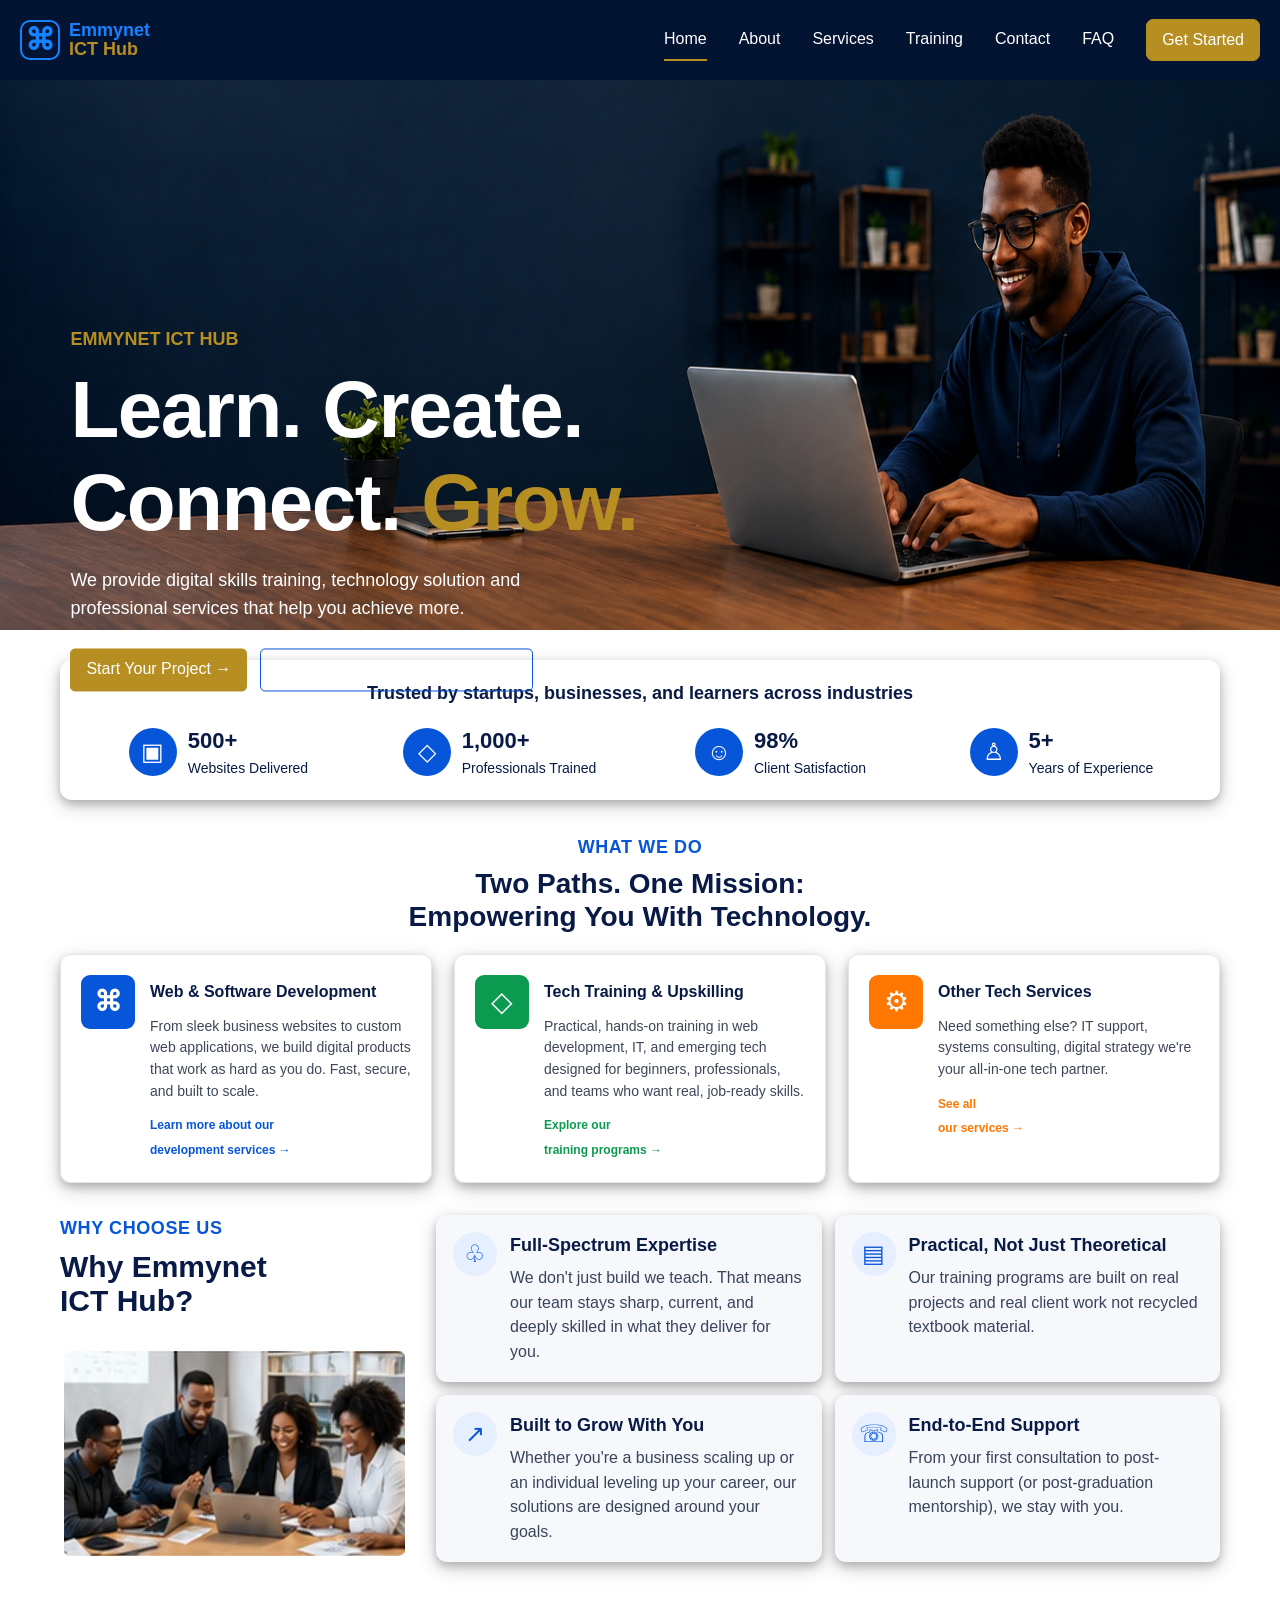
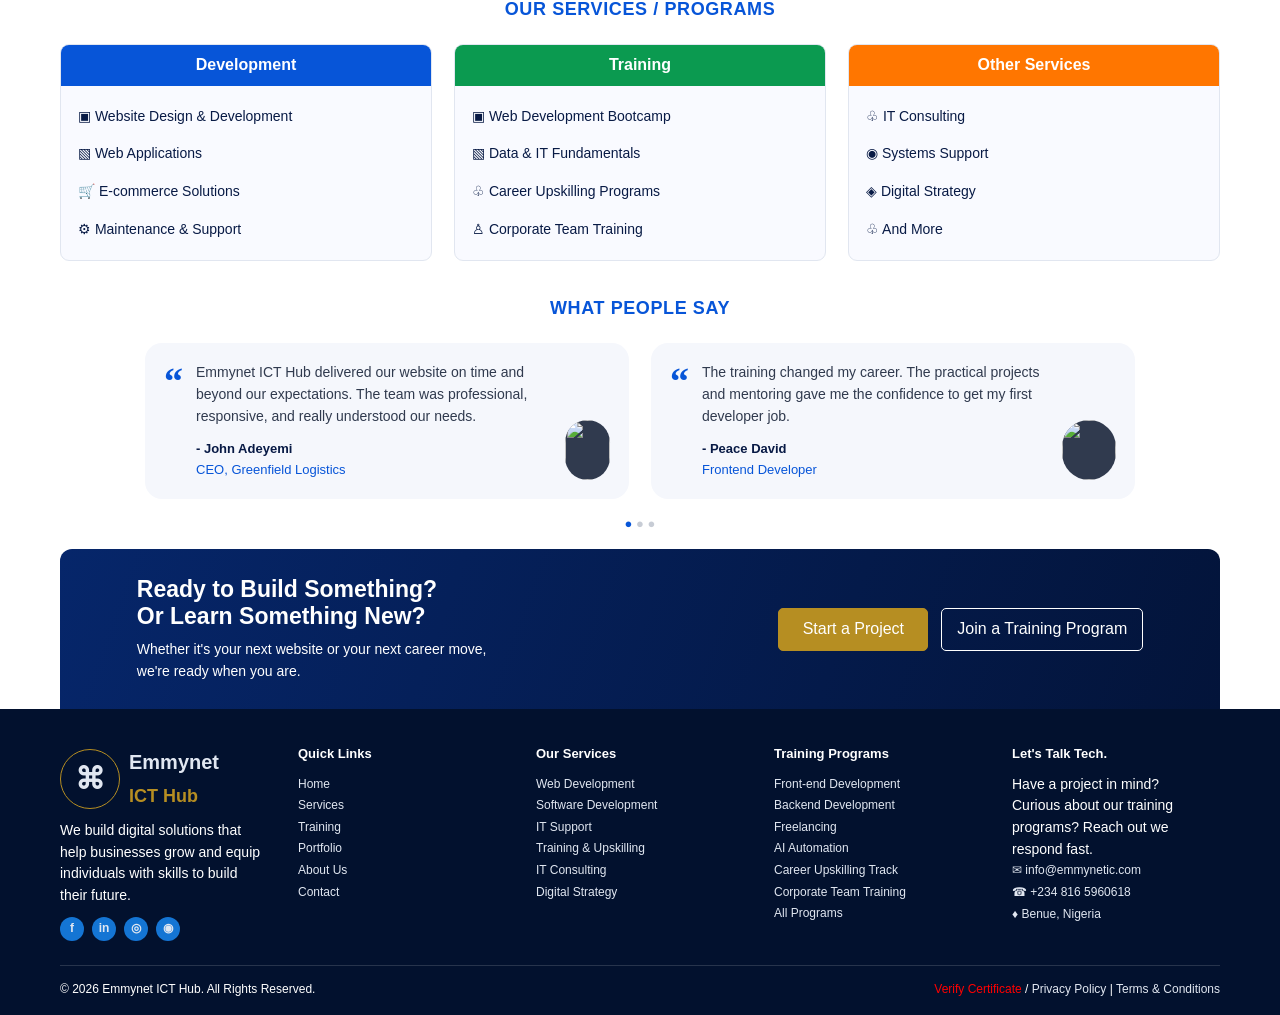
==== index.html @ fe473da1 "initail commit" ====
<!doctype html>
<html lang="en">
<head>
<meta charset="UTF-8"><meta name="viewport" content="width=device-width,initial-scale=1">
<meta name="description" content="Emmynet ICT Hub builds websites, digital products and technology skills.">
<title>Emmynet ICT Hub</title>
<link rel="stylesheet" href="style.css">
<link rel="stylesheet" href="stylemedia.css">
</head>
<body>
<header class="header">
  <a class="brand" href="#home">
    <span class="logo">⌘</span>
    <span>Emmynet<br><b>ICT Hub</b></span>
  </a>
  <button class="menu-toggle" id="menuToggle" aria-label="Toggle menu" aria-expanded="false">
    <i></i>
    <i></i>
    <i></i>
  </button>
  <nav id="mainNav">
      <a class="active" href="index.html">Home</a>
      <a href="emmynet-about-page/about.html">About</a>
      <a href="emmynet-service-page/services.html">Services</a>
      <a href="emmynet-training-page/training.html">Training</a>
      <a href="emmynet-contact-page/contact.html">Contact</a>
      <a href="emmynet-faq-page/FAQ.html">FAQ</a>
      <a class="top-cta btn" href="login%20files/login.html">Get Started</a>
  </nav>
</header>
<main>
<section class="header-container" id="home">
  <div class="header-image">
     <img src="asset/home-page.png" alt="">
  </div>
    <div class="header-copy">
      <h2>EMMYNET ICT HUB</h2>
      <h1>Learn. Create. <br> Connect. <span>Grow.</span></h1>
      <p>We provide digital skills training, technology
        solution and professional services that help
        you achieve more.</p>
      <div class="actions">
        <a class="btn blue" href="emmynet-contact-page/contact.html">Start Your Project →</a>
        <a class="btn outline" href="emmynet-training-page/training.html">Explore Our Training Programs →</a>
      </div>
    </div>
</section>
<section class="stats wrap">
  <h2>Trusted by startups, businesses, and learners across industries</h2>
  <div class="stat-grid">
    <div class="stat-card">
      <i>▣</i>
      <p><b>500+</b><small>Websites Delivered</small></p>
    </div>
    <div class="stat-card">
      <i>◇</i>
      <p><b>1,000+</b><small>Professionals Trained</small></p>
    </div>
      <div class="stat-card">
        <i>☺</i>
        <p><b>98%</b><small>Client Satisfaction</small></p>
      </div>
      <div class="stat-card">
        <i>♙</i>
        <p><b>5+</b><small>Years of Experience</small></p>
      </div>
    </div>
</section>
  <section class="section wrap" id="services">
    <header class="section-title">
      <small>WHAT WE DO</small>
      <h2>Two Paths. One Mission:<br>Empowering You With Technology.</h2>
    </header>
    <div class="three">
      <article class="path">
        <i class="ico brand">⌘</i>
        <div>
          <h3>Web &amp; Software Development</h3>
          <p>From sleek business websites to custom web applications, we build digital products that work as hard as you do. Fast, secure, and built to scale.</p>
          <div class="three-btn">
            <a href="emmynet-service-page/services.html">Learn more about our<br>development services →</a>
          </div>
        </div>
      </article>
      <article class="path" id="training">
        <i class="ico gain">◇</i>
        <div>
          <h3>Tech Training &amp; Upskilling</h3>
          <p>Practical, hands-on training in web development, IT, and emerging tech designed for beginners, professionals, and teams who want real, job-ready skills.</p>
          <div class="three-btn">
            <a class="green" href="emmynet-training-page/training.html#programs">Explore our<br>training programs →</a>
          </div>
        </div>
      </article>
      <article class="path">
        <i class="ico icon">⚙</i>
        <div>
          <h3>Other Tech Services</h3>
          <p>Need something else? IT support, systems consulting, digital strategy we're your all-in-one tech partner.</p>
          <div class="three-btn">
            <a class="orange" href="emmynet-service-page/services.html">See all<br>our services →</a>
          </div>
        </div>
      </article>
    </div>
  </section>
  <section class="why wrap" id="about">
    <div>
      <small>WHY CHOOSE US</small>
      <h2>Why Emmynet<br>ICT Hub?</h2>
      <div class="team-art">
        <img src="asset/homepage.jpg" alt="">
      </div>
    </div>
    <div class="benefits">
      <article>
        <i>♧</i>
        <div>
          <h3>Full-Spectrum Expertise</h3>
          <p>We don't just build we teach. That means our team stays sharp, current, and deeply skilled in what they deliver for you.</p>
        </div>
      </article>
      <article>
        <i>▤</i>
        <div>
          <h3>Practical, Not Just Theoretical</h3>
          <p>Our training programs are built on real projects and real client work not recycled textbook material.</p>
        </div>
      </article>
      <article>
        <i>↗</i>
        <div>
          <h3>Built to Grow With You</h3>
          <p>Whether you're a business scaling up or an individual leveling up your career, our solutions are designed around your goals.</p>
        </div>
      </article>
      <article>
        <i>☏</i>
        <div>
          <h3>End-to-End Support</h3>
          <p>From your first consultation to post-launch support (or post-graduation mentorship), we stay with you.</p>
        </div>
      </article>
    </div>
  </section>
  <section class="section wrap" id="programs">
    <header class="section-title">
      <small>OUR SERVICES / PROGRAMS</small>
    </header>
    <div class="three lists">
      <article>
        <h3>Development</h3>
        <ul>
          <li>▣ Website Design &amp; Development</li>
          <li>▧ Web Applications</li>
          <li>🛒 E-commerce Solutions</li>
          <li>⚙ Maintenance &amp; Support</li>
        </ul>
      </article>
      <article class="training-list">
        <h3>Training</h3>
        <ul>
          <li>▣ Web Development Bootcamp</li>
          <li>▧ Data &amp; IT Fundamentals</li>
          <li>♧ Career Upskilling Programs</li>
          <li>♙ Corporate Team Training</li>
        </ul>
      </article>
      <article class="other-list" id="other-services">
        <h3>Other Services</h3>
        <ul>
          <li>♧ IT Consulting</li>
          <li>◉ Systems Support</li>
          <li>◈ Digital Strategy</li>
          <li>♧ And More</li>
        </ul>
      </article>
    </div>
  </section>
  <section class="section wrap" id="portfolio">
    <header class="section-title">
      <small>WHAT PEOPLE SAY</small>
    </header>
    <div class="quotes">
      <article>
        <b>“</b>
        <div>
          <p>Emmynet ICT Hub delivered our website on time and beyond our expectations. The team was professional, responsive, and really understood our needs.</p>
          <strong>- John Adeyemi</strong>
          <small>CEO, Greenfield Logistics</small>
        </div>
        <div class="quotes-image">
          <img src="" alt="">
        </div>
      </article>
      <article>
        <b>“</b>
        <div>
          <p>The training changed my career. The practical projects and mentoring gave me the confidence to get my first developer job.</p>
          <strong>- Peace David</strong>
          <small>Frontend Developer</small>
        </div>
        <div class="quotes-image">
          <img src="" alt="">
        </div>
      </article>
      
    </div>
    <div class="dots">● <span>● ●</span></div>
  </section>
  <section class="final wrap" id="contact">
    <div>
      <h2>Ready to Build Something?<br>Or Learn Something New?</h2>
      <p>Whether it's your next website or your next career move,<br>we're ready when you are.</p>
    </div>
    <div class="actions">
      <a class="btn yellow" href="emmynet-contact-page/contact.html">Start a Project</a>
      <a class="btn light" href="emmynet-training-page/training.html#programs">Join a Training Program</a>
    </div>
  </section>
</main>
<footer>
  <div class="footer-grid wrap">
    <div class="footer-platform">
      <a class="brand" href="#home">
        <span class="brand-mark">⌘</span>
        <span class="brand-name">Emmynet
          <span>ICT Hub</span>
        </span>
      </a>
      <p>We build digital solutions that help businesses grow and equip individuals with skills to build their future.</p>
      <div class="social">
        <a href="#">f</a>
        <a href="#">in</a>
        <a href="#">◎</a>
        <a href="#">◉</a>
      </div>
    </div>
    <div class="quick-link">
      <h3>Quick Links</h3>
      <a href="#home">Home</a>
      <a href="emmynet-service-page/services.html">Services</a>
      <a href="emmynet-training-page/training.html">Training</a>
      <a href="#portfolio">Portfolio</a>
      <a href="emmynet-about-page/about.html">About Us</a>
      <a href="emmynet-contact-page/contact.html">Contact</a>
    </div>
    <div class="footer-servics-links">
      <h3>Our Services</h3>
      <a href="emmynet-service-page/services.html">Web Development</a>
      <a href="emmynet-service-page/services.html">Software Development</a>
      <a href="emmynet-service-page/services.html">IT Support</a>
      <a href="emmynet-training-page/training.html">Training &amp; Upskilling</a>
      <a href="emmynet-service-page/services.html">IT Consulting</a>
      <a href="emmynet-service-page/services.html">Digital Strategy</a>
    </div>
    <div class="footer-programs">
      <h3>Training Programs</h3>
      <a href="emmynet-training-page/training.html#programs">Front-end Development</a>
      <a href="emmynet-training-page/training.html#programs">Backend Development</a>
      <a href="emmynet-training-page/training.html#programs">Freelancing</a>
      <a href="emmynet-training-page/training.html#programs">AI Automation</a>
      <a href="emmynet-training-page/training.html#programs">Career Upskilling Track</a>
      <a href="emmynet-training-page/training.html#programs">Corporate Team Training</a>
      <a href="emmynet-training-page/training.html">All Programs</a>
    </div>
    <div class="links footer-contact">
      <h3>Let's Talk Tech.</h3>
      <p>Have a project in mind? Curious about our training programs? Reach out we respond fast.</p>
      <a href="mailto:emmyneticthub@gmail.com">✉ info@emmynetic.com</a>
      <a href="tel:+2348165960618">☎ +234 816 5960618</a>
      <a href="emmynet-contact-page/contact.html">♦ Benue, Nigeria</a>
    </div>
  </div>
  <div class="bottom wrap">
    <span>© 2026 Emmynet ICT Hub. All Rights Reserved.</span>
    <span>
      <a href="emmynet-payment-file/verify.html" style="color:red;">Verify Certificate</a> /
      <a href="#">Privacy Policy</a> | 
      <a href="#">Terms &amp; Conditions</a>
    </span>
  </div>
</footer>
<script src="script.js"></script>
</body>
</html>
---- style.css ----
/* Main colours and basic page setup */
:root{
    --navy:#031332;
    --blue:#0755d8;
    --green:#0b9a50;
    --orange:#ff7600;
    --yellow: #b68e22;
    --ink:#081a45;
    --white:#ffffff;
    --silver:#c0c0c0c0;

}
*{
    box-sizing:border-box;
    margin:0;
    padding:0
}
html{
    scroll-behavior:smooth
}
body{
    font-family:Arial,Helvetica,sans-serif;color:var(--ink);
    line-height:1.55
}
a{
    text-decoration:none;
    color:inherit
}
.wrap{
    width:min(1160px,94%);
    margin:auto
}
 .btn {
    display: inline-flex; 
    align-items: center; 
    justify-content: center; 
    gap: 20px;
    border: 1px solid var(--yellow); 
    border-radius: 5px; 
    padding: 8px 15px; 
    font-size: 16px;
    min-height: 40px; 
    transition: .2s ease;
}
.btn:hover { 
    background-color: var(--blue);
    transform: translateY(-1px); 
    border-color: var(--blue);
    border: 1px solid var(--blue);
}
.header{
    min-height:80px;
    padding: 0 20px;
    display:flex;
    align-items:center;justify-content:space-between;
    gap:25px;
    background:var(--navy);
    color:white;
    position:sticky;
    top:0;
    z-index:10;
}
.brand{
    display:flex;
    align-items:center;
    gap:9px;
    color:#1682ff;
    font-size:18px;
    font-weight:bold;
    line-height:1.05
}
.brand b{
    color:var(--yellow)
}
.logo{
    border:2px solid #1682ff;
    border-radius:10px;
    width:40px;
    height:40px;
    display:grid;
    place-items:center;
    font-size:30px
}
nav{
    display:flex;
    gap:clamp(15px,2.5vw,34px)
}
nav a{
    font-size:16px;
    padding:8px 0;

}
nav a:hover,nav .active{
    border-bottom:2px solid var(--yellow)
}
.top-cta{
    background-color:var(--yellow);
    border-radius:7px;
    font-size:16px;
    color: var(--white);
}
.menu-toggle{
    display:none
}
.header-container{
    width: 100%;
    min-height:490px;
    background:#fff;
    overflow:hidden
}
.header-image{
    width: 100%;
    height: 550px;
    min-height:490px;
    position:relative;
}
.header-image img{
    width: 100%;
    height: 100%;
}
.header-copy{
    position: absolute;
    top: 56%;
    left: 0%;
    right: 0;
    transform: translateY(-50%);
    padding:60px 5vw 50px max(5.5vw,calc((100vw - 1160px)/2));
}
.header-copy h2{
    font-size: 18px;
    color: var(--yellow);
}
.header-copy span{
    color: var(--yellow);
}
.section-title small,.why small{
    color:var(--blue);
    font-weight:bold;
    font-size:12px;
    letter-spacing:.6px
}
.header-container h1{
    font-size:clamp(80px,4vw,49px);line-height:1.16;
    letter-spacing:-1.5px;
    margin:10px 0 18px;
    color: var(--white);
}
.header-container h1 em{
    font-style:normal;
    color:var(--blue)
}
.header-copy p{
    font-size:18px;
    color:var(--white);
    max-width:510px;
    margin-bottom:25px
}
.actions{
    display:flex;
    gap:13px;
    flex-wrap:wrap
}

.blue{
    background:var(--yellow);
    color:white
}
.outline{
    border:1px solid var(--blue);
    color:var(--white);
    background-color: transparent
}
.stats{
    border-radius:12px;
    padding:20px 25px;
    margin-top:0;
    margin-top: 30px;
    box-shadow: 0 4px 8px 0 rgba(0, 0, 0, 0.2), 0 6px 20px 0 rgba(0, 0, 0, 0.19);
}
.stats h2{
    text-align:center;
    font-size:18px;
    margin-bottom:16px
}
.stat-grid{
    display:grid;grid-template-columns:repeat(4,1fr);gap:14px
}
.stat-grid .stat-card{
    display:flex;
    align-items:center;justify-content:center;
    gap:11px
}
.stat-grid i{
    width:48px;
    height:48px;
    border-radius:50%;
    background:var(--blue);
    color:white;
    display:grid;
    place-items:center;
    font-style:normal;
    font-size:24px
}
.stat-grid b,.stat-grid small{
    display:block
}
.stat-grid b{
    font-size:22px
}
.stat-grid small{
    font-size:14px
}
.section{
    padding-top:34px
}
.section-title{
    text-align:center;
    margin-bottom:20px
}
.section-title small{
    font-size: 18px;
}
.section-title h2{
    font-size:28px;
    line-height:1.2;
    margin-top:5px
}
.three{
    display:grid;
    grid-template-columns:repeat(3,1fr);gap:22px
}
.path{
    display:flex;
    gap:15px;
    padding:20px;
    border:1px solid #e1e5ed;border-radius:11px;
    box-shadow: 0 4px 8px 0 rgba(0, 0, 0, 0.2), 0 6px 20px 0 rgba(0, 0, 0, 0.19);
}
.ico{
    flex:0 0 54px;
    width:54px;
    height:54px;
    border-radius:9px;
    display:grid;
    place-items:center;
    color:white;
    font-size:28px;
    font-style:normal
}
.ico.brand{
    background:var(--blue)
}
.ico.gain{
    background:var(--green)
}
.ico.icon{
    background:var(--orange)
}
.path h3{
    font-size:16px;
    margin:5px 0 11px
}
.path p{
    font-size:14px;
    color:#3e4658;
    margin-bottom:10px
}
.path a{
    font-size:12px;
    color:var(--blue);
    font-weight:bold
}
.path a.green{
    color:var(--green)
}
.path a.orange{
    color:var(--orange)
}
.three-btn:hover{
    background-color: #f3f0f0c0;
}
.why{
    padding-top:32px;
    display:grid;
    grid-template-columns:30% 1fr;
    gap:28px
}
.why small{
    font-size: 18px;
}
.why h2{
    font-size:30px;
    line-height:1.15;
    margin:7px 0 16px
}
.team-art{
    height:170px;
    border-radius:11px;
    display:flex;
    flex-direction:center;
    align-items:center;
    justify-content:center;
    padding:14px;
    gap:9px;
    margin-top: 50px;
}
.benefits{
    display:grid;grid-template-columns:1fr 1fr;
    gap:13px
}
.benefits article{
    display:flex;
    gap:13px;
    padding:17px;
    background:#f6f8fc;
    border-radius:11px;
    box-shadow: 0 4px 8px 0 rgba(0, 0, 0, 0.2), 0 6px 20px 0 rgba(0, 0, 0, 0.19);
}
.benefits i{
    flex:0 0 44px;
    width:44px;
    height:44px;
    border-radius:50%;
    background:#e6efff;
    color:var(--blue);
    display:grid;
    place-items:center;
    font-size:24px;
    font-style:normal
}
.benefits h3{
    font-size:18px;
    margin-bottom:6px
}
.benefits p{
    font-size:16px;
    color:#39445a
}
.lists article{
    border:1px solid #e1e6f0;
    border-radius:9px;
    overflow:hidden;
    background:#f9faff
}

.lists h3{
    text-align:center;
    background:var(--blue);
    color:white;
    padding:8px;
    font-size:16px
}
.lists ul{
    list-style:none;
    padding:12px 17px
}
.lists li{
    padding:8px 0;
    font-size:14px
}
.lists .training-list h3{
    background:var(--green)
}
.lists .other-list h3{
    background:var(--orange)
}
.quotes{
    display:grid;
    grid-template-columns:1fr 1fr;
    gap:22px;
    max-width:990px;
    margin:auto
}
.quotes article{
    display:flex;
    gap:13px;
    background:#f5f7fc;
    border-radius:17px;
    padding:19px
}
.quotes article>b{
    font: bold 38px Georgia;
    color:var(--blue);
    line-height:1
}
.quotes p{
    font-size:14px;
    color:#303a4e;
    margin-bottom:12px;
    margin-right: 0;
}
.quotes strong,.quotes small{
    display:block;
    font-size:13px
}
.quotes small{
    color:var(--blue)
}
.quotes-image{
    width: 120px;
    height: 100%;
    display: flex;
}
.quotes-image img{
    width: 100%;
    height: 60px;
    background-color: #303a4e;
    border-radius: 50px;
    align-self:flex-end;
}
.dots{
    text-align:center;
    color:var(--blue);
    font-size:13px;
    margin:15px
}
.dots span{
    color:#c7ccd5
}
.final{
    display:flex;justify-content:space-between;
    align-items:center;
    gap:25px;
    background:linear-gradient(110deg,#06266a,#03143a);
    color:white;
    border-radius:12px 12px 0 0;
    padding:27px 6%
}
.final h2{
    font-size:23px;
    line-height:1.2
}
.final p{
    font-size:14px;
    margin-top:8px
}
.yellow{
    background:var(--yellow);
    color:var(--white);
    min-width:150px
}
.light{
    border:1px solid white;
    color:white;
    min-width:185px;
    background-color: transparent;
}
footer{
    background:#02112e;
    color:white;
    padding:35px 0 17px
}
.footer-grid{
    display:grid;
    grid-template-columns:repeat(5, 1fr);
    gap:30px
}
.footer-grid .links{
    border-right:1px solid #ffffff40;padding-right:20px
}
.footer-grid .brand { 
    display: flex; 
    padding-right: 20px; 
    }
.footer-grid .brand { 
    min-width: auto; 
    margin-bottom: 7px; 
}
.footer-grid .brand-mark { 
    width: 60px; 
    height: 60px; 
    font-size: 30px;
    border: 1px solid; 
    display: flex;
    align-items: center;
    align-self: center;
    justify-content: center;
    border-radius: 50px;
    border-color: var(--yellow);
}
.footer-grid .brand-name { 
    font-size: 20px; 
}
.footer-grid .brand-name span { 
    font-size: 18px; 
    color: var(--yellow);
}
.footer-grid .links:last-child{
    border:0
}
.footer-grid h3{
    font-size:13px;
    margin-bottom:9px
}
.footer-grid p{
    font-size: 14px;
}
.footer-grid a,.footer-grid span{
    display:block;
    color:#e1e7f1;
    font-size:12px;
    line-height:1.8
}
.footer-grid a:hover{
    color: var(--yellow);
    transform: translateX(1px);
}
.social{
    display:flex;
    gap:8px;
    margin-top:10px
}
.social a{
    width:24px;
    height:24px;
    border-radius:50%;
    background:#1475d4;
    display:grid;
    place-items:center;
    font-weight:bold
}
.social a:hover{
    color: var(--white);
    transform: translateY(-1px);
}
.bottom{
    border-top:1px solid #ffffff25;
    margin-top:24px;
    padding-top:14px;
    display:flex;justify-content:space-between;font-size:12px
}
.bottom a{
    color:#e1e7f1
}
.bottom a:hover{
    color: var(--yellow);
}
---- stylemedia.css ----
/* Tablet and smaller laptop layouts: 759px–1200px */
@media (min-width:759px) and (max-width:1200px){
.header{padding-inline:3%;gap:14px}nav{gap:15px}nav a{font-size:12px}.hero{min-height:430px}.hero-art{min-height:430px}.hero-copy{padding-left:4vw}.three{gap:13px}.path{padding:15px 12px;gap:10px}.ico{flex-basis:46px;width:46px;height:46px}.why{gap:18px}.benefits article{padding:13px;gap:9px}.footer-grid{gap:18px}
}
/* Mobile and tablet: 0px–758px */
@media screen and (min-width:0px) and (max-width:758px){
.header{min-height:66px;padding:9px 4%;gap:10px}.brand{font-size:16px}.logo{width:35px;height:35px;font-size:26px}
.menu-toggle{display:flex;flex-direction:column;gap:5px;background:none;border:0;padding:8px;cursor:pointer;margin-left:auto}.menu-toggle i{width:23px;height:2px;background:white;border-radius:2px}
nav{display:none;position:absolute;top:100%;left:0;right:0;background:var(--navy);padding:10px 5% 17px;flex-direction:column;gap:0;box-shadow:0 9px 15px #00102c30}nav.open{display:flex}nav a{padding:11px 3px;border-bottom:1px solid #ffffff20}nav .active{color:var(--yellow);border-bottom:1px solid #ffffff20}.top-cta{padding:10px 13px;font-size:10px}
.hero{display:flex;flex-direction:column}.hero-copy{padding:38px 6% 30px}.hero h1{font-size:clamp(32px,8vw,42px)}.hero-copy p{font-size:13px}.hero-art{min-height:315px}.laptop{top:48px;height:220px}.webscreen{height:165px}.phone{top:115px}.classroom{padding-top:25px}
.stats{margin-top:17px;padding:17px 12px}.stats h2{font-size:14px}.stat-grid{grid-template-columns:1fr 1fr;row-gap:16px}.stat-grid>div{justify-content:flex-start}.stat-grid i{width:40px;height:40px;font-size:20px}
.three{grid-template-columns:1fr;gap:12px}.path{padding:17px}.path p{font-size:12px}.why{grid-template-columns:1fr;gap:17px}.team-art{max-width:420px;height:145px}.benefits{gap:9px}.benefits article{padding:12px;flex-direction:column}.lists{grid-template-columns:1fr;gap:13px}.quotes{grid-template-columns:1fr;gap:12px}.final{flex-direction:column;align-items:flex-start;padding:25px 6%}.final .actions{width:100%}.final .btn{flex:1 1 100%}.footer-grid{grid-template-columns:1fr 1fr;gap:22px 17px}.footer-grid>div{border:0;padding:0}.bottom{flex-direction:column;gap:8px}
}
/* Small mobile screens: up to 499px */
@media screen and (max-width:499px){
.header{
    padding-inline:3%
}
.top-cta{
    padding:9px 10px
}
.header-copy{
    padding:32px 5% 27px
}
.header-container h1{
    font-size:32px;
    letter-spacing:-1px
}
.header-copy p{
    font-size:12px
}
.header-copy .actions{
    flex-direction:column
}
.header-copy .btn{width:100%
}
.header-image{
    min-height:255px
}
.stat-grid{
    gap:13px 7px
}
.stat-grid i{
    width:34px;
    height:34px;
    font-size:17px
}
.stat-grid b{
    font-size:18px
}
.stat-grid small{
    font-size:9px
}
.section-title h2{
    font-size:20px
}
.path{
    gap:11px;
    padding:14px
}
.ico{
    flex-basis:45px;
    width:45px;
    height:45px;
    font-size:24px
}
.benefits{
    grid-template-columns:1fr
}
.benefits article{
    flex-direction:row
}.quotes article{
    padding:15px;
    gap:8px
}
.quotes p{
    font-size:10px
}
.quotes article>i{
    font-size:29px
}
.final h2{
    font-size:20px
}.footer-grid{
    grid-template-columns: 1fr 1fr;
}
.quick-link{
    display: none;
}
.bottom{
    font-size:9px;
    place-items: center;
}
}
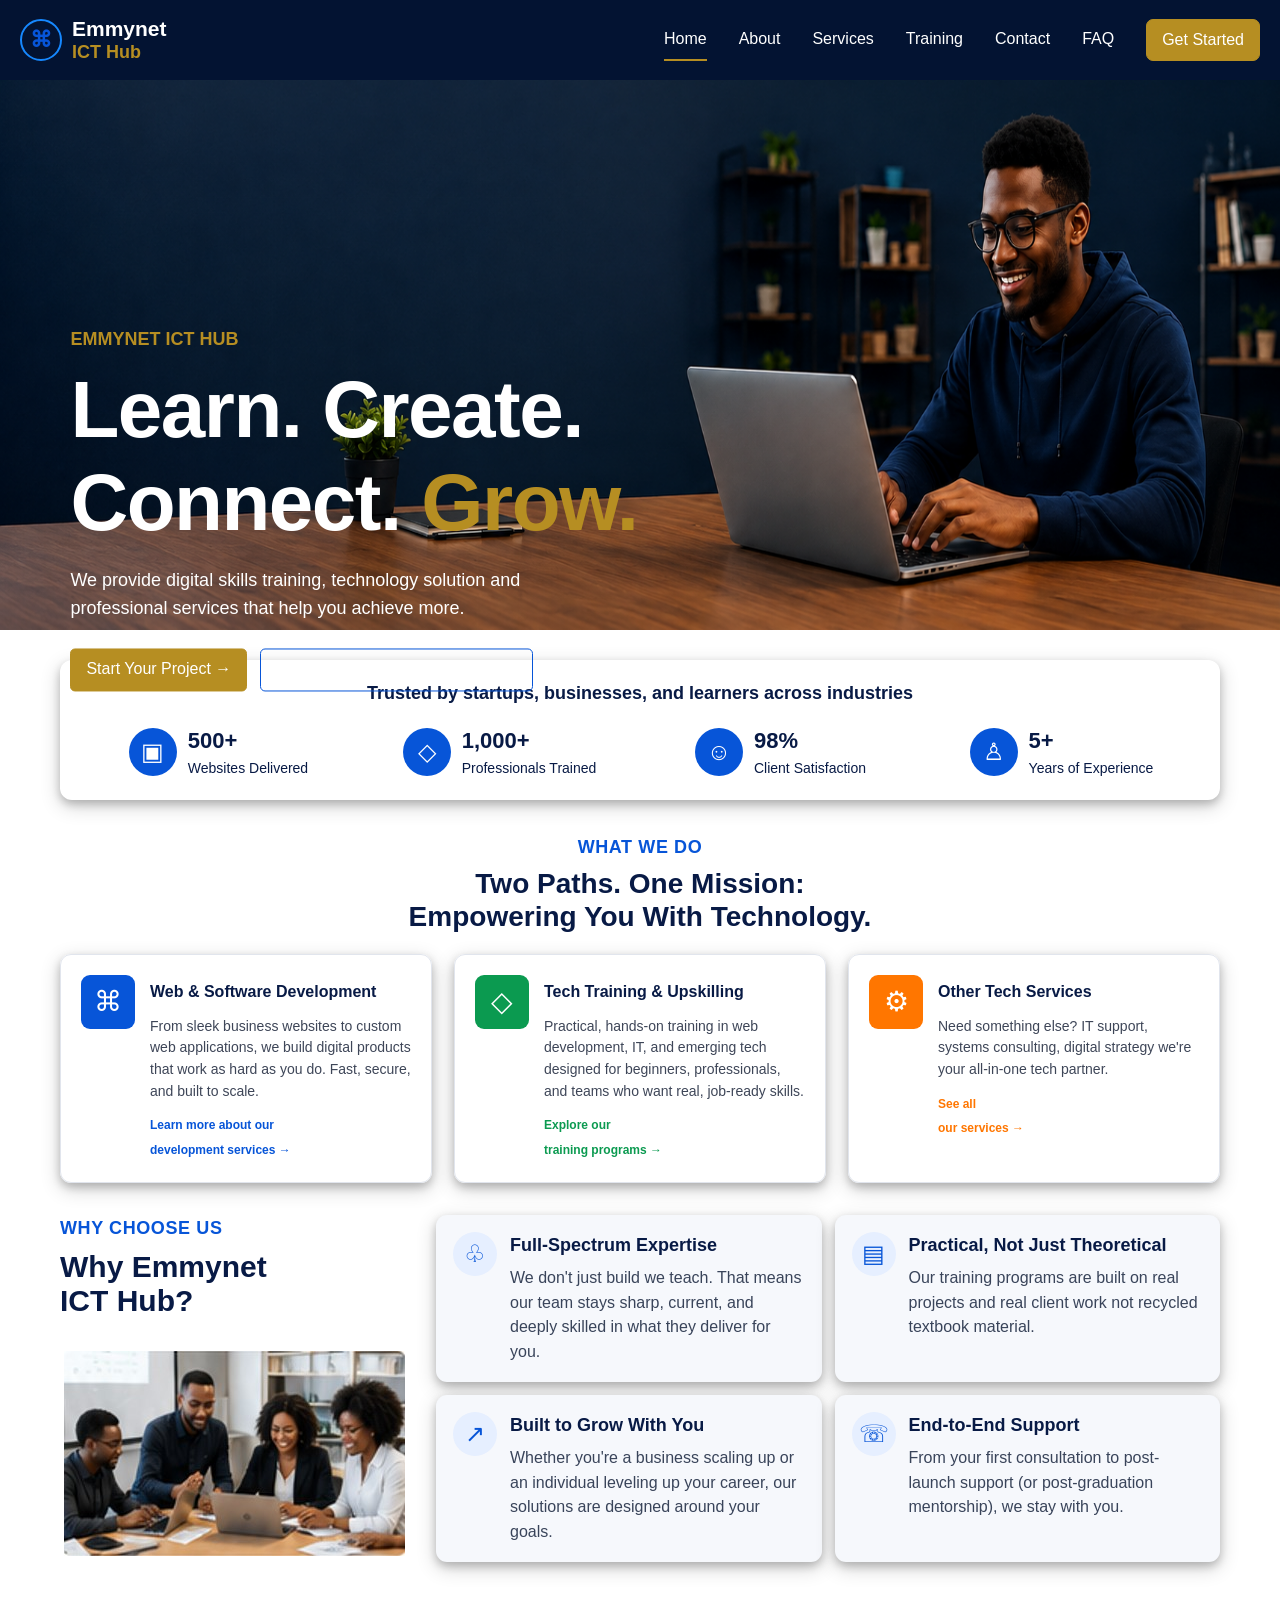
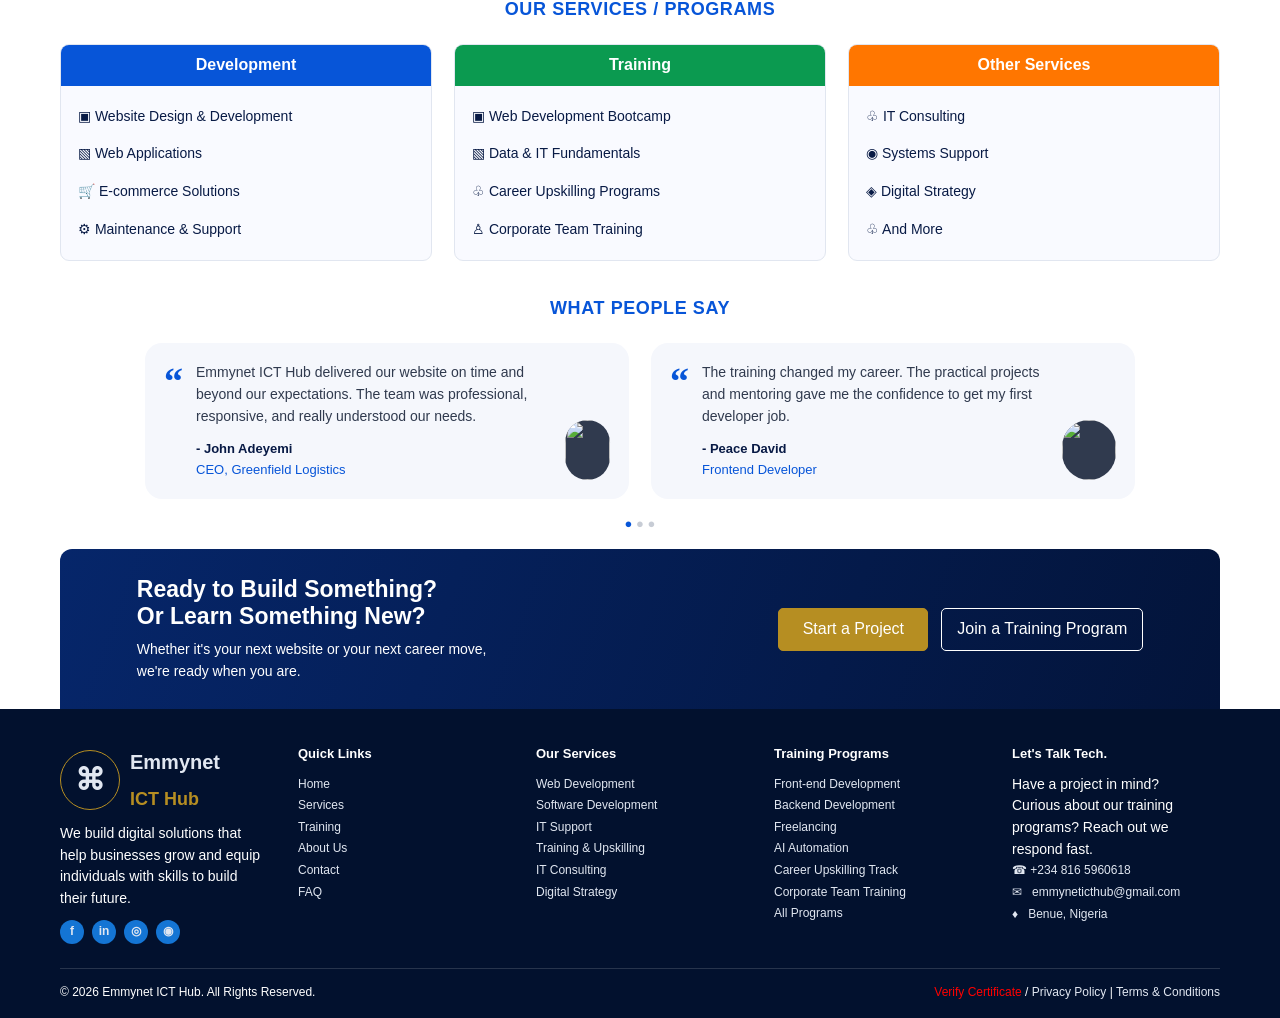
==== commit 66efac48: "update nav footer and tags" ====
--- a/index.html
+++ b/index.html
@@ -10,8 +10,8 @@
 <body>
 <header class="header">
   <a class="brand" href="#home">
-    <span class="logo">⌘</span>
-    <span>Emmynet<br><b>ICT Hub</b></span>
+    <span class="brand-mark">⌘</span>
+    <span class="brand-name">Emmynet<br><span>ICT Hub</span></span>
   </a>
   <button class="menu-toggle" id="menuToggle" aria-label="Toggle menu" aria-expanded="false">
     <i></i>
@@ -73,7 +73,7 @@
     </header>
     <div class="three">
       <article class="path">
-        <i class="ico brand">⌘</i>
+        <i class="ico log">⌘</i>
         <div>
           <h3>Web &amp; Software Development</h3>
           <p>From sleek business websites to custom web applications, we build digital products that work as hard as you do. Fast, secure, and built to scale.</p>
@@ -241,9 +241,9 @@
       <a href="#home">Home</a>
       <a href="emmynet-service-page/services.html">Services</a>
       <a href="emmynet-training-page/training.html">Training</a>
-      <a href="#portfolio">Portfolio</a>
       <a href="emmynet-about-page/about.html">About Us</a>
       <a href="emmynet-contact-page/contact.html">Contact</a>
+      <a href="emmynet-faq-page/FAQ.html">FAQ</a>
     </div>
     <div class="footer-servics-links">
       <h3>Our Services</h3>
@@ -262,14 +262,14 @@
       <a href="emmynet-training-page/training.html#programs">AI Automation</a>
       <a href="emmynet-training-page/training.html#programs">Career Upskilling Track</a>
       <a href="emmynet-training-page/training.html#programs">Corporate Team Training</a>
-      <a href="emmynet-training-page/training.html">All Programs</a>
+      <a href="emmynet-training-page/training.html#programs">All Programs</a>
     </div>
     <div class="links footer-contact">
       <h3>Let's Talk Tech.</h3>
       <p>Have a project in mind? Curious about our training programs? Reach out we respond fast.</p>
-      <a href="mailto:emmyneticthub@gmail.com">✉ info@emmynetic.com</a>
       <a href="tel:+2348165960618">☎ +234 816 5960618</a>
-      <a href="emmynet-contact-page/contact.html">♦ Benue, Nigeria</a>
+      <a href="mailto:emmyneticthub@gmail.com?subject=Website%20Enquiry" target="_blank"><i class="fa fa-envelope" aria-hidden="true"></i> ✉ &nbsp; emmyneticthub@gmail.com</a>
+       <a href="https://www.google.com/maps/search/?api=1&query=Benue+State+University+Makurdi,+Benue,+Nigeria" target="_blank"><i class="fa fa-map-marker" aria-hidden="true"></i> ♦ &nbsp; Benue, Nigeria</a>
     </div>
   </div>
   <div class="bottom wrap">
--- a/style.css
+++ b/style.css
@@ -60,27 +60,34 @@
     top:0;
     z-index:10;
 }
-.brand{
-    display:flex;
-    align-items:center;
-    gap:9px;
-    color:#1682ff;
-    font-size:18px;
-    font-weight:bold;
-    line-height:1.05
-}
-.brand b{
-    color:var(--yellow)
-}
-.logo{
-    border:2px solid #1682ff;
-    border-radius:10px;
-    width:40px;
-    height:40px;
-    display:grid;
-    place-items:center;
-    font-size:30px
-}
+.brand { 
+        display: flex; 
+        align-items: center; 
+        gap: 10px; 
+        min-width: 190px;
+    }
+ .brand-name { 
+        font-size: 21px; 
+        font-weight: 800; 
+        line-height: 1.05; 
+    }
+    .brand-name span { 
+        display: block; 
+        color: var(--yellow); 
+        font-size: 18px; 
+        margin-top: 3px; 
+    }
+.brand-mark {
+      width: 42px; 
+      height: 42px; 
+      border: 2px solid #1688ff;
+      border-radius: 50%; 
+      color: var(--blue); 
+      display: grid; 
+      place-items: center;
+      font-size: 22px; 
+      font-weight: bold;
+    }
 nav{
     display:flex;
     gap:clamp(15px,2.5vw,34px)
@@ -227,7 +234,7 @@
 }
 .three{
     display:grid;
-    grid-template-columns:repeat(3,1fr);gap:22px
+    grid-template-columns:repeat(3,1fr);gap:22px;
 }
 .path{
     display:flex;
@@ -247,11 +254,11 @@
     font-size:28px;
     font-style:normal
 }
-.ico.brand{
-    background:var(--blue)
+.ico.log{
+    background:var(--blue);
 }
 .ico.gain{
-    background:var(--green)
+    background:var(--green);
 }
 .ico.icon{
     background:var(--orange)
